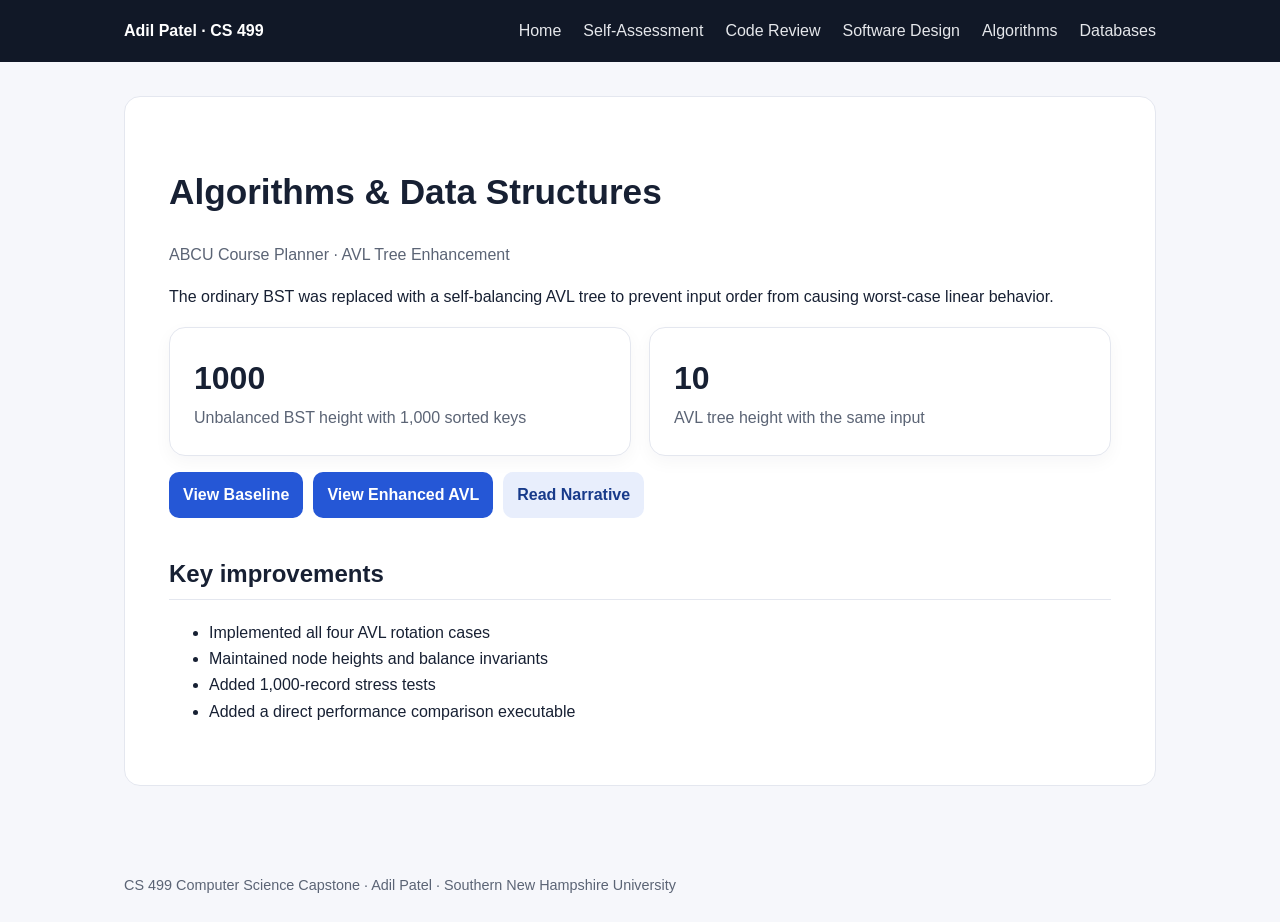
==== algorithms-data-structures/index.html @ 6f14dcf0 "first commit" ====
<!doctype html><html lang="en"><head><meta charset="utf-8"><meta name="viewport" content="width=device-width,initial-scale=1"><title>Algorithms &amp; Data Structures | Adil Patel CS 499</title><link rel="stylesheet" href="../styles.css"></head><body><header><nav class="nav"><div class="brand">Adil Patel · CS 499</div><a href="../index.html">Home</a><a href="../self-assessment/index.html">Self-Assessment</a><a href="../code-review/index.html">Code Review</a><a href="../software-design-engineering/index.html">Software Design</a><a href="../algorithms-data-structures/index.html">Algorithms</a><a href="../databases/index.html">Databases</a></nav></header><main style="padding-top:34px"><article class="content"><h1>Algorithms &amp; Data Structures</h1><p class="muted">ABCU Course Planner · AVL Tree Enhancement</p><p>The ordinary BST was replaced with a self-balancing AVL tree to prevent input order from causing worst-case linear behavior.</p><div class="grid"><div class="card"><div class="metric">1000</div><div class="muted">Unbalanced BST height with 1,000 sorted keys</div></div><div class="card"><div class="metric">10</div><div class="muted">AVL tree height with the same input</div></div></div><div class="links"><a class="button" href="baseline-milestone-two/README.md">View Baseline</a><a class="button" href="enhanced-avl/README.md">View Enhanced AVL</a><a class="button secondary" href="narrative.html">Read Narrative</a></div><h2>Key improvements</h2><ul><li>Implemented all four AVL rotation cases</li><li>Maintained node heights and balance invariants</li><li>Added 1,000-record stress tests</li><li>Added a direct performance comparison executable</li></ul></article></main><footer>CS 499 Computer Science Capstone · Adil Patel · Southern New Hampshire University</footer></body></html>
---- styles.css ----
:root{--bg:#f6f7fb;--card:#fff;--text:#172033;--muted:#5b6475;--accent:#2557d6;--border:#e4e7ef;--max:1080px}
*{box-sizing:border-box} body{margin:0;font-family:Arial,Helvetica,sans-serif;background:var(--bg);color:var(--text);line-height:1.65}
a{color:var(--accent);text-decoration:none}a:hover{text-decoration:underline}
header{background:#111827;color:white}.nav{max-width:var(--max);margin:auto;padding:18px 24px;display:flex;gap:22px;align-items:center;flex-wrap:wrap}.brand{font-weight:700;margin-right:auto}.nav a{color:#e5e7eb}
.hero{max-width:var(--max);margin:0 auto;padding:72px 24px 42px}.hero h1{font-size:clamp(2rem,5vw,4rem);line-height:1.05;margin:.2em 0}.hero p{font-size:1.15rem;color:var(--muted);max-width:760px}.badge{display:inline-block;background:#e8eefc;color:#173a8a;padding:6px 10px;border-radius:999px;font-size:.88rem;font-weight:700}
main{max-width:var(--max);margin:auto;padding:0 24px 64px}.grid{display:grid;grid-template-columns:repeat(auto-fit,minmax(260px,1fr));gap:18px}.card{background:var(--card);border:1px solid var(--border);border-radius:16px;padding:24px;box-shadow:0 6px 18px rgba(22,32,51,.04)}.card h2,.card h3{margin-top:0}.metric{font-size:2rem;font-weight:700}.muted{color:var(--muted)}
.content{background:white;border:1px solid var(--border);border-radius:16px;padding:clamp(20px,4vw,44px)}.content h1{font-size:2.2rem;line-height:1.2}.content h2{margin-top:2.2rem;border-bottom:1px solid var(--border);padding-bottom:.35rem}.content table{width:100%;border-collapse:collapse;margin:1rem 0}.content th,.content td{border:1px solid var(--border);padding:10px;text-align:left}.content code{background:#f0f2f6;padding:2px 5px;border-radius:5px}.content pre{overflow:auto;background:#111827;color:white;padding:16px;border-radius:12px}
.links{display:flex;gap:10px;flex-wrap:wrap;margin-top:16px}.button{display:inline-block;background:var(--accent);color:white!important;padding:10px 14px;border-radius:10px;font-weight:700}.button.secondary{background:#e8eefc;color:#173a8a!important}
footer{max-width:var(--max);margin:auto;padding:24px;color:var(--muted);font-size:.9rem}
@media(max-width:650px){.nav{gap:12px}.hero{padding-top:46px}.content{border-radius:12px}}
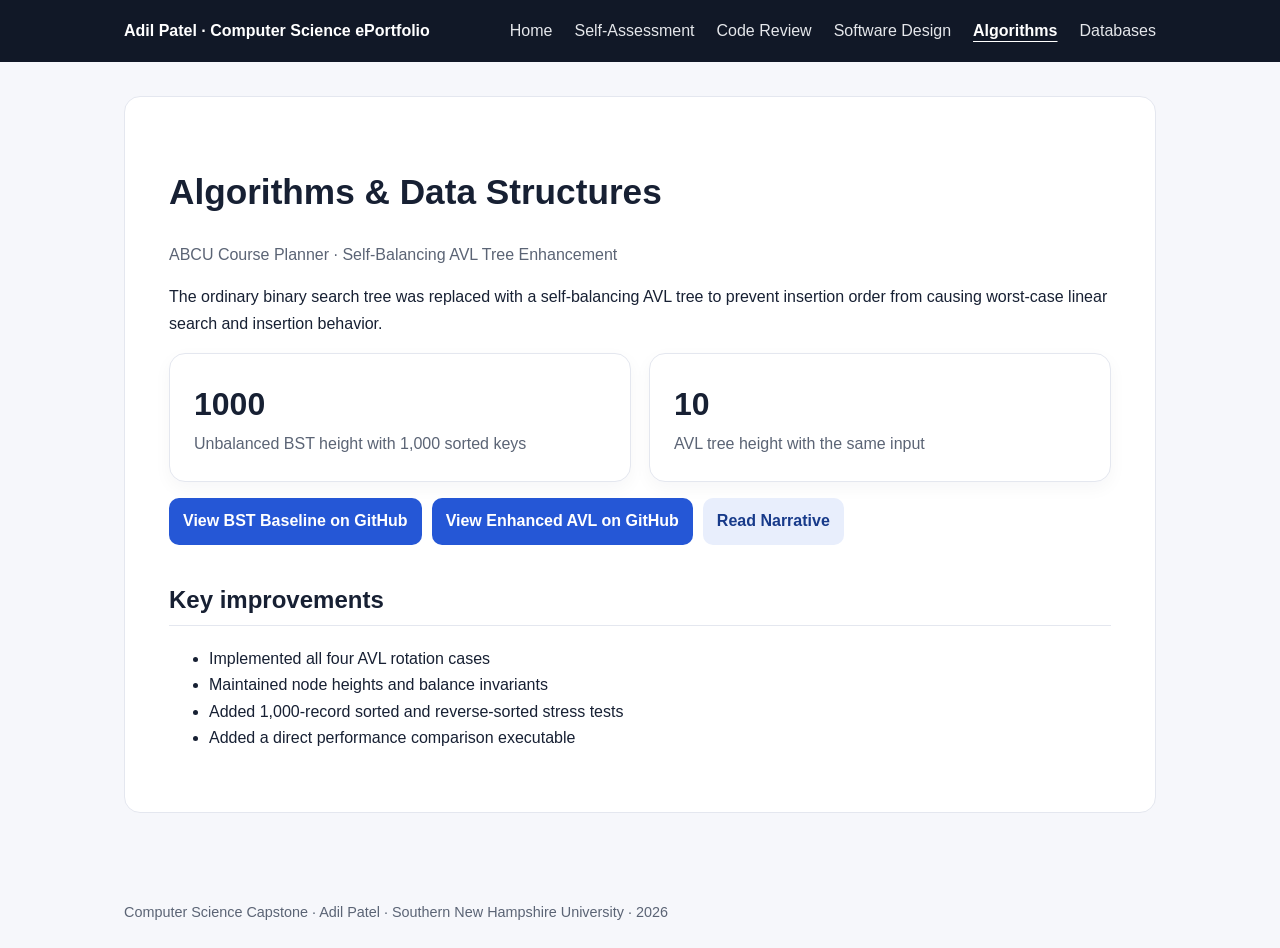
==== commit a5265b3d: "Final Change" ====
--- a/algorithms-data-structures/index.html
+++ b/algorithms-data-structures/index.html
@@ -1 +1,38 @@
-<!doctype html><html lang="en"><head><meta charset="utf-8"><meta name="viewport" content="width=device-width,initial-scale=1"><title>Algorithms &amp; Data Structures | Adil Patel CS 499</title><link rel="stylesheet" href="../styles.css"></head><body><header><nav class="nav"><div class="brand">Adil Patel · CS 499</div><a href="../index.html">Home</a><a href="../self-assessment/index.html">Self-Assessment</a><a href="../code-review/index.html">Code Review</a><a href="../software-design-engineering/index.html">Software Design</a><a href="../algorithms-data-structures/index.html">Algorithms</a><a href="../databases/index.html">Databases</a></nav></header><main style="padding-top:34px"><article class="content"><h1>Algorithms &amp; Data Structures</h1><p class="muted">ABCU Course Planner · AVL Tree Enhancement</p><p>The ordinary BST was replaced with a self-balancing AVL tree to prevent input order from causing worst-case linear behavior.</p><div class="grid"><div class="card"><div class="metric">1000</div><div class="muted">Unbalanced BST height with 1,000 sorted keys</div></div><div class="card"><div class="metric">10</div><div class="muted">AVL tree height with the same input</div></div></div><div class="links"><a class="button" href="baseline-milestone-two/README.md">View Baseline</a><a class="button" href="enhanced-avl/README.md">View Enhanced AVL</a><a class="button secondary" href="narrative.html">Read Narrative</a></div><h2>Key improvements</h2><ul><li>Implemented all four AVL rotation cases</li><li>Maintained node heights and balance invariants</li><li>Added 1,000-record stress tests</li><li>Added a direct performance comparison executable</li></ul></article></main><footer>CS 499 Computer Science Capstone · Adil Patel · Southern New Hampshire University</footer></body></html>
+<!doctype html>
+<html lang="en">
+<head>
+    <meta charset="utf-8">
+    <meta name="viewport" content="width=device-width,initial-scale=1">
+    <meta name="description" content="Algorithms and data structures enhancement replacing an ordinary BST with a self-balancing AVL tree and measurable performance evidence.">
+    <title>Algorithms &amp; Data Structures | Adil Patel</title>
+    <link rel="stylesheet" href="../styles.css">
+</head>
+<body>
+    <a class="skip-link" href="#main-content">Skip to main content</a>
+    <header><nav class="nav" aria-label="Primary navigation"><div class="brand">Adil Patel · Computer Science ePortfolio</div><a href="../index.html">Home</a><a href="../self-assessment/index.html">Self-Assessment</a><a href="../code-review/index.html">Code Review</a><a href="../software-design-engineering/index.html">Software Design</a><a href="../algorithms-data-structures/index.html" aria-current="page">Algorithms</a><a href="../databases/index.html">Databases</a></nav></header>
+    <main id="main-content" class="page-main">
+<article class="content">
+    <h1>Algorithms &amp; Data Structures</h1>
+    <p class="muted">ABCU Course Planner · Self-Balancing AVL Tree Enhancement</p>
+    <p>The ordinary binary search tree was replaced with a self-balancing AVL tree to prevent insertion order from causing worst-case linear search and insertion behavior.</p>
+    <div class="grid">
+        <div class="card"><div class="metric">1000</div><div class="muted">Unbalanced BST height with 1,000 sorted keys</div></div>
+        <div class="card"><div class="metric">10</div><div class="muted">AVL tree height with the same input</div></div>
+    </div>
+    <div class="links">
+        <a class="button" href="https://github.com/adilgit88/CS-499-ePortfolio/tree/main/algorithms-data-structures/baseline-modular-bst">View BST Baseline on GitHub</a>
+        <a class="button" href="https://github.com/adilgit88/CS-499-ePortfolio/tree/main/algorithms-data-structures/enhanced-avl">View Enhanced AVL on GitHub</a>
+        <a class="button secondary" href="narrative.html">Read Narrative</a>
+    </div>
+    <h2>Key improvements</h2>
+    <ul>
+        <li>Implemented all four AVL rotation cases</li>
+        <li>Maintained node heights and balance invariants</li>
+        <li>Added 1,000-record sorted and reverse-sorted stress tests</li>
+        <li>Added a direct performance comparison executable</li>
+    </ul>
+</article>
+</main>
+    <footer>Computer Science Capstone · Adil Patel · Southern New Hampshire University · 2026</footer>
+</body>
+</html>
--- a/styles.css
+++ b/styles.css
@@ -1,10 +1,257 @@
-:root{--bg:#f6f7fb;--card:#fff;--text:#172033;--muted:#5b6475;--accent:#2557d6;--border:#e4e7ef;--max:1080px}
-*{box-sizing:border-box} body{margin:0;font-family:Arial,Helvetica,sans-serif;background:var(--bg);color:var(--text);line-height:1.65}
-a{color:var(--accent);text-decoration:none}a:hover{text-decoration:underline}
-header{background:#111827;color:white}.nav{max-width:var(--max);margin:auto;padding:18px 24px;display:flex;gap:22px;align-items:center;flex-wrap:wrap}.brand{font-weight:700;margin-right:auto}.nav a{color:#e5e7eb}
-.hero{max-width:var(--max);margin:0 auto;padding:72px 24px 42px}.hero h1{font-size:clamp(2rem,5vw,4rem);line-height:1.05;margin:.2em 0}.hero p{font-size:1.15rem;color:var(--muted);max-width:760px}.badge{display:inline-block;background:#e8eefc;color:#173a8a;padding:6px 10px;border-radius:999px;font-size:.88rem;font-weight:700}
-main{max-width:var(--max);margin:auto;padding:0 24px 64px}.grid{display:grid;grid-template-columns:repeat(auto-fit,minmax(260px,1fr));gap:18px}.card{background:var(--card);border:1px solid var(--border);border-radius:16px;padding:24px;box-shadow:0 6px 18px rgba(22,32,51,.04)}.card h2,.card h3{margin-top:0}.metric{font-size:2rem;font-weight:700}.muted{color:var(--muted)}
-.content{background:white;border:1px solid var(--border);border-radius:16px;padding:clamp(20px,4vw,44px)}.content h1{font-size:2.2rem;line-height:1.2}.content h2{margin-top:2.2rem;border-bottom:1px solid var(--border);padding-bottom:.35rem}.content table{width:100%;border-collapse:collapse;margin:1rem 0}.content th,.content td{border:1px solid var(--border);padding:10px;text-align:left}.content code{background:#f0f2f6;padding:2px 5px;border-radius:5px}.content pre{overflow:auto;background:#111827;color:white;padding:16px;border-radius:12px}
-.links{display:flex;gap:10px;flex-wrap:wrap;margin-top:16px}.button{display:inline-block;background:var(--accent);color:white!important;padding:10px 14px;border-radius:10px;font-weight:700}.button.secondary{background:#e8eefc;color:#173a8a!important}
-footer{max-width:var(--max);margin:auto;padding:24px;color:var(--muted);font-size:.9rem}
-@media(max-width:650px){.nav{gap:12px}.hero{padding-top:46px}.content{border-radius:12px}}
+:root {
+    --bg: #f6f7fb;
+    --card: #ffffff;
+    --text: #172033;
+    --muted: #5b6475;
+    --accent: #2557d6;
+    --accent-dark: #173a8a;
+    --border: #e4e7ef;
+    --header: #111827;
+    --focus: #ffbf47;
+    --max: 1080px;
+}
+
+* { box-sizing: border-box; }
+
+html { scroll-behavior: smooth; }
+
+body {
+    margin: 0;
+    font-family: Arial, Helvetica, sans-serif;
+    background: var(--bg);
+    color: var(--text);
+    line-height: 1.65;
+}
+
+a {
+    color: var(--accent);
+    text-decoration: underline;
+    text-underline-offset: 2px;
+}
+
+a:hover { text-decoration-thickness: 2px; }
+
+a:focus-visible,
+.button:focus-visible {
+    outline: 3px solid var(--focus);
+    outline-offset: 3px;
+    box-shadow: 0 0 0 2px var(--header);
+    border-radius: 5px;
+}
+
+.skip-link {
+    position: absolute;
+    left: 16px;
+    top: -100px;
+    background: #ffffff;
+    color: var(--text);
+    border: 2px solid var(--header);
+    border-radius: 8px;
+    padding: 8px 12px;
+    z-index: 1000;
+    font-weight: 700;
+}
+
+.skip-link:focus {
+    top: 10px;
+}
+
+header {
+    background: var(--header);
+    color: #ffffff;
+}
+
+.nav {
+    max-width: var(--max);
+    margin: auto;
+    padding: 18px 24px;
+    display: flex;
+    gap: 22px;
+    align-items: center;
+    flex-wrap: wrap;
+}
+
+.brand {
+    font-weight: 700;
+    margin-right: auto;
+}
+
+.nav a {
+    color: #e5e7eb;
+    text-decoration: none;
+}
+
+.nav a:hover,
+.nav a:focus-visible,
+.nav a[aria-current="page"] {
+    text-decoration: underline;
+    text-underline-offset: 5px;
+}
+
+.nav a[aria-current="page"] {
+    color: #ffffff;
+    font-weight: 700;
+}
+
+.hero {
+    max-width: var(--max);
+    margin: 0 auto;
+    padding: 72px 24px 42px;
+}
+
+.hero h1 {
+    font-size: clamp(2rem, 5vw, 4rem);
+    line-height: 1.05;
+    margin: .2em 0;
+}
+
+.hero p {
+    font-size: 1.15rem;
+    color: var(--muted);
+    max-width: 760px;
+}
+
+.badge {
+    display: inline-block;
+    background: #e8eefc;
+    color: var(--accent-dark);
+    padding: 6px 10px;
+    border-radius: 999px;
+    font-size: .88rem;
+    font-weight: 700;
+}
+
+main {
+    max-width: var(--max);
+    margin: auto;
+    padding: 0 24px 64px;
+}
+
+main.page-main { padding-top: 34px; }
+
+.grid {
+    display: grid;
+    grid-template-columns: repeat(auto-fit, minmax(260px, 1fr));
+    gap: 18px;
+}
+
+.card {
+    background: var(--card);
+    border: 1px solid var(--border);
+    border-radius: 16px;
+    padding: 24px;
+    box-shadow: 0 6px 18px rgba(22, 32, 51, .04);
+}
+
+.card h2,
+.card h3 { margin-top: 0; }
+.featured-card { margin-bottom: 30px; }
+.section-title { margin: 0 0 16px; }
+
+
+.metric {
+    font-size: 2rem;
+    font-weight: 700;
+}
+
+.muted { color: var(--muted); }
+
+.content {
+    background: #ffffff;
+    border: 1px solid var(--border);
+    border-radius: 16px;
+    padding: clamp(20px, 4vw, 44px);
+}
+
+.content h1 {
+    font-size: 2.2rem;
+    line-height: 1.2;
+}
+
+.content h2 {
+    margin-top: 2.2rem;
+    border-bottom: 1px solid var(--border);
+    padding-bottom: .35rem;
+}
+
+.content h3 { margin-top: 1.6rem; }
+
+.content table {
+    width: 100%;
+    border-collapse: collapse;
+    margin: 1rem 0;
+}
+
+.content th,
+.content td {
+    border: 1px solid var(--border);
+    padding: 10px;
+    text-align: left;
+}
+
+.content code {
+    background: #f0f2f6;
+    padding: 2px 5px;
+    border-radius: 5px;
+}
+
+.content pre {
+    overflow: auto;
+    background: var(--header);
+    color: #ffffff;
+    padding: 16px;
+    border-radius: 12px;
+}
+
+.content pre code {
+    background: transparent;
+    padding: 0;
+}
+
+.links {
+    display: flex;
+    gap: 10px;
+    flex-wrap: wrap;
+    margin-top: 16px;
+}
+
+.button {
+    display: inline-block;
+    background: var(--accent);
+    color: #ffffff !important;
+    padding: 10px 14px;
+    border-radius: 10px;
+    font-weight: 700;
+    text-decoration: none;
+}
+
+.button:hover { text-decoration: underline; }
+
+.button.secondary {
+    background: #e8eefc;
+    color: var(--accent-dark) !important;
+}
+
+.video-card {
+    max-width: 720px;
+    margin-top: 20px;
+}
+
+footer {
+    max-width: var(--max);
+    margin: auto;
+    padding: 24px;
+    color: var(--muted);
+    font-size: .9rem;
+}
+
+@media (max-width: 650px) {
+    .nav { gap: 12px; }
+    .brand { width: 100%; margin-right: 0; }
+    .hero { padding-top: 46px; }
+    .content { border-radius: 12px; }
+}
+
+@media (prefers-reduced-motion: reduce) {
+    html { scroll-behavior: auto; }
+}
